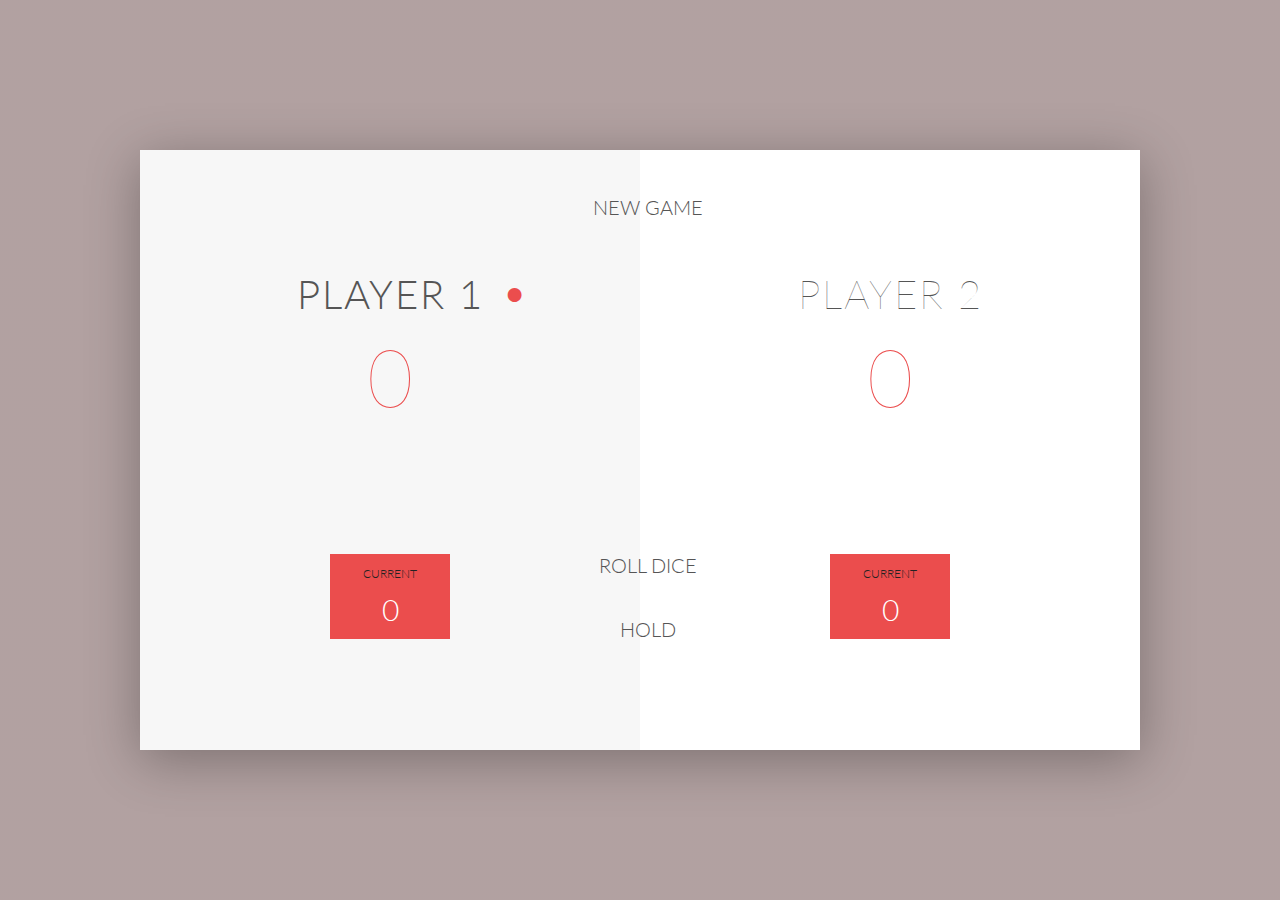
==== 4-DOM-pig-game/starter/index.html @ 04c344c9 "updated pig game files" ====
<!DOCTYPE html>
<html lang="en">
    <head>
        <meta charset="UTF-8">
        <link href="https://fonts.googleapis.com/css?family=Lato:100,300,600" rel="stylesheet" type="text/css">
        <link href="http://code.ionicframework.com/ionicons/2.0.1/css/ionicons.min.css" rel="stylesheet" type="text/css">
        <link type="text/css" rel="stylesheet" href="style.css">

        <title>Pig Game</title>
    </head>

    <body>
        <div class="wrapper clearfix">
            <div class="player-0-panel active">
                <div class="player-name" id="name-0">Player 1</div>
                <div class="player-score" id="score-0">43</div>
                <div class="player-current-box">
                    <div class="player-current-label">Current</div>
                    <div class="player-current-score" id="current-0">11</div>
                </div>
            </div>

            <div class="player-1-panel">
                <div class="player-name" id="name-1">Player 2</div>
                <div class="player-score" id="score-1">72</div>
                <div class="player-current-box">
                    <div class="player-current-label">Current</div>
                    <div class="player-current-score" id="current-1">0</div>
                </div>
            </div>

            <button class="btn-new"><i class="ion-ios-plus-outline"></i>New game</button>
            <button class="btn-roll"><i class="ion-ios-loop"></i>Roll dice</button>
            <button class="btn-hold"><i class="ion-ios-download-outline"></i>Hold</button>

            <img src="dice-5.png" alt="Dice" class="dice">
            <img src="dice-5.png" alt="DiceTwo" class="diceTwo">
        </div>

        <script src="app.js"></script>
    </body>
</html>
---- 4-DOM-pig-game/starter/style.css ----
/**********************************************
*** GENERAL
**********************************************/

* {
    margin: 0;
    padding: 0;
    box-sizing: border-box;

}

.clearfix::after {
    content: "";
    display: table;
    clear: both;
}

body {
    background-image: linear-gradient(rgba(62, 20, 20, 0.4), rgba(62, 20, 20, 0.4)), url(back.jpg);
    background-size: cover;
    background-position: center;
    font-family: Lato;
    font-weight: 300;
    position: relative;
    height: 100vh;
    color: #555;
}

.wrapper {
    width: 1000px;
    position: absolute;
    top: 50%;
    left: 50%;
    transform: translate(-50%, -50%);
    background-color: #fff;
    box-shadow: 0px 10px 50px rgba(0, 0, 0, 0.3);
    overflow: hidden;
}

.player-0-panel,
.player-1-panel {
    width: 50%;
    float: left;
    height: 600px;
    padding: 100px;
}



/**********************************************
*** PLAYERS
**********************************************/

.player-name {
    font-size: 40px;
    text-align: center;
    text-transform: uppercase;
    letter-spacing: 2px;
    font-weight: 100;
    margin-top: 20px;
    margin-bottom: 10px;
    position: relative;
}

.player-score {
    text-align: center;
    font-size: 80px;
    font-weight: 100;
    color: #EB4D4D;
    margin-bottom: 130px;
}

.active { background-color: #f7f7f7; }
.active .player-name { font-weight: 300; }

.active .player-name::after {
    content: "\2022";
    font-size: 47px;
    position: absolute;
    color: #EB4D4D;
    top: -7px;
    right: 10px;

}

.player-current-box {
    background-color: #EB4D4D;
    color: #fff;
    width: 40%;
    margin: 0 auto;
    padding: 12px;
    text-align: center;
}

.player-current-label {
    text-transform: uppercase;
    margin-bottom: 10px;
    font-size: 12px;
    color: #222;
}

.player-current-score {
    font-size: 30px;
}

button {
    position: absolute;
    width: 200px;
    left: 50%;
    transform: translateX(-50%);
    color: #555;
    background: none;
    border: none;
    font-family: Lato;
    font-size: 20px;
    text-transform: uppercase;
    cursor: pointer;
    font-weight: 300;
    transition: background-color 0.3s, color 0.3s;
}

button:hover { font-weight: 600; }
button:hover i { margin-right: 20px; }

button:focus {
    outline: none;
}

i {
    color: #EB4D4D;
    display: inline-block;
    margin-right: 15px;
    font-size: 32px;
    line-height: 1;
    vertical-align: text-top;
    margin-top: -4px;
    transition: margin 0.3s;
}

.btn-new { top: 45px;}
.btn-roll { top: 403px;}
.btn-hold { top: 467px;}

.dice {
    position: absolute;
    left: 50%;
    top: 160px;
    transform: translateX(-50%);
    height: 100px;
    box-shadow: 0px 10px 60px rgba(0, 0, 0, 0.10);
}

.diceTwo {
    position: absolute;
    left: 50%;
    top: 40px;
    transform: translateX(-50%);
    height: 100px;
    box-shadow: 0px 10px 60px rgba(0, 0, 0, 0.10);
}

.winner { background-color: #f7f7f7; }
.winner .player-name { font-weight: 300; color: #EB4D4D; }
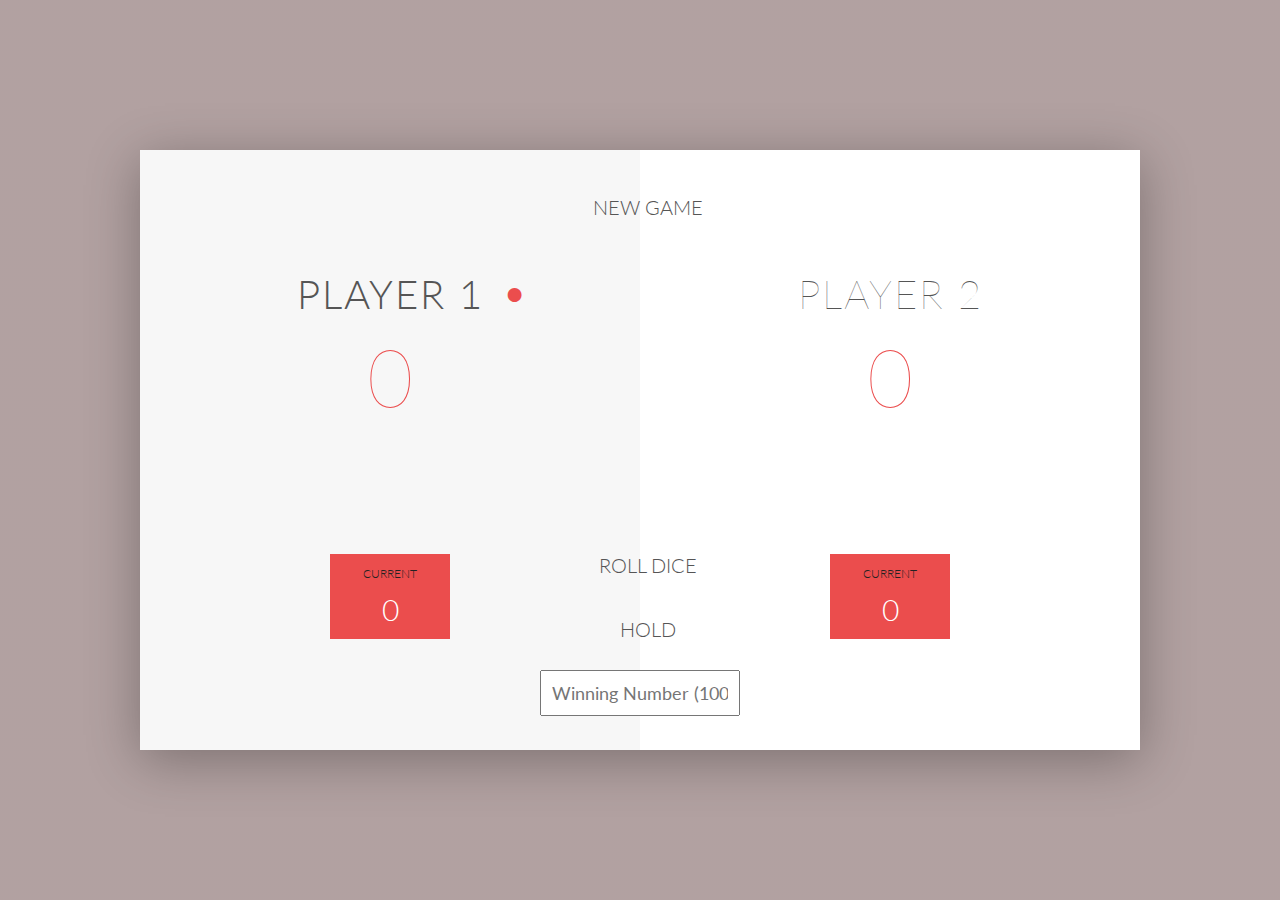
==== commit 9b026461: "updated pig game final" ====
--- a/4-DOM-pig-game/starter/index.html
+++ b/4-DOM-pig-game/starter/index.html
@@ -13,28 +13,29 @@
         <div class="wrapper clearfix">
             <div class="player-0-panel active">
                 <div class="player-name" id="name-0">Player 1</div>
-                <div class="player-score" id="score-0">43</div>
+                <div class="player-score" id="score-0">0</div>
                 <div class="player-current-box">
                     <div class="player-current-label">Current</div>
-                    <div class="player-current-score" id="current-0">11</div>
+                    <div class="player-current-score" id="current-0">0</div>
                 </div>
             </div>
 
             <div class="player-1-panel">
                 <div class="player-name" id="name-1">Player 2</div>
-                <div class="player-score" id="score-1">72</div>
+                <div class="player-score" id="score-1">0</div>
                 <div class="player-current-box">
                     <div class="player-current-label">Current</div>
                     <div class="player-current-score" id="current-1">0</div>
                 </div>
             </div>
-
+            <input id="winScore" type="text" placeholder="Winning Number (100)" value="" autocomplete="off" maxlength="4" class="winScore">
             <button class="btn-new"><i class="ion-ios-plus-outline"></i>New game</button>
+            <button class="btn-quit" style="top: 45px;display:none;"><i class="ion-ios-plus-outline"></i>Quit</button>
             <button class="btn-roll"><i class="ion-ios-loop"></i>Roll dice</button>
             <button class="btn-hold"><i class="ion-ios-download-outline"></i>Hold</button>
 
-            <img src="dice-5.png" alt="Dice" class="dice">
-            <img src="dice-5.png" alt="DiceTwo" class="diceTwo">
+            <img src="dice-1.png" alt="Dice" id="dice-1" class="dice">
+            <img src="dice-1.png" alt="Dice" id="dice-2" class="diceTwo">
         </div>
 
         <script src="app.js"></script>
--- a/4-DOM-pig-game/starter/style.css
+++ b/4-DOM-pig-game/starter/style.css
@@ -137,14 +137,22 @@
     transition: margin 0.3s;
 }
 
-.btn-new { top: 45px;}
-.btn-roll { top: 403px;}
-.btn-hold { top: 467px;}
+.btn-new {
+  top: 45px;
+}
+.btn-roll {
+  top: 403px;
+  display : block;
+}
+.btn-hold {
+  top: 467px;
+  display : block;
+}
 
 .dice {
     position: absolute;
     left: 50%;
-    top: 160px;
+    top: 140px;
     transform: translateX(-50%);
     height: 100px;
     box-shadow: 0px 10px 60px rgba(0, 0, 0, 0.10);
@@ -153,7 +161,7 @@
 .diceTwo {
     position: absolute;
     left: 50%;
-    top: 40px;
+    bottom: 240px;
     transform: translateX(-50%);
     height: 100px;
     box-shadow: 0px 10px 60px rgba(0, 0, 0, 0.10);
@@ -161,3 +169,64 @@
 
 .winner { background-color: #f7f7f7; }
 .winner .player-name { font-weight: 300; color: #EB4D4D; }
+.winput{
+      transform: translateX(250%);
+      display:flex;
+      position:fixed;
+}
+.toggle-content {
+	display: none;
+  opacity: 0;
+	overflow: hidden;
+	transition: opacity 750ms ease-in-out;
+}
+
+.toggle-content.is-visible {
+  opacity: 1;
+}
+
+.winScore {
+  position: absolute;
+  left: 50%;
+  transform: translateX(-50%);
+  top: 520px;
+  color: inherit;
+  font-size: 18px;
+  text-align: center;
+  font-family: 'Lato';
+  padding: 10px;
+  width: 160px;
+  text-tranfrorm: uppercase;
+}
+
+.winScore {
+  position: absolute;
+  left: 50%;
+  top: 520px;
+  color: inherit;
+  font-size: 18px;
+  font-family: 'Lato';
+  text-align: center;
+  padding: 10px;
+  width: 200px;
+}
+
+.shaky {
+    /* Start the shake animation and make the animation last for 1 seconds */
+    animation: shake 0.7s;
+    /* When the animation is finished, start again */
+    animation-iteration-count: 7;
+}
+@keyframes shake {
+    0% { transform: translate(-49%, 1%) rotate(0deg); }
+    10% { transform: translate(-48%, -2%) rotate(-3deg); }
+    20% { transform: translate(-47%, 0%) rotate(3deg); }
+    30% { transform: translate(52%, 2%) rotate(0deg); }
+    40% { transform: translate(51%, -1%) rotate(3deg); }
+    50% { transform: translate(-49%, 2%) rotate(-3deg); }
+    60% { transform: translate(-47%, 1%) rotate(0deg); }
+    70% { transform: translate(53%, 1%) rotate(-3deg); }
+    80% { transform: translate(-51%, -1%) rotate(3deg); }
+    90% { transform: translate(50%, 2%) rotate(0deg); }
+    100% { transform: translate(-49%, -2%) rotate(-3deg); }
+}
